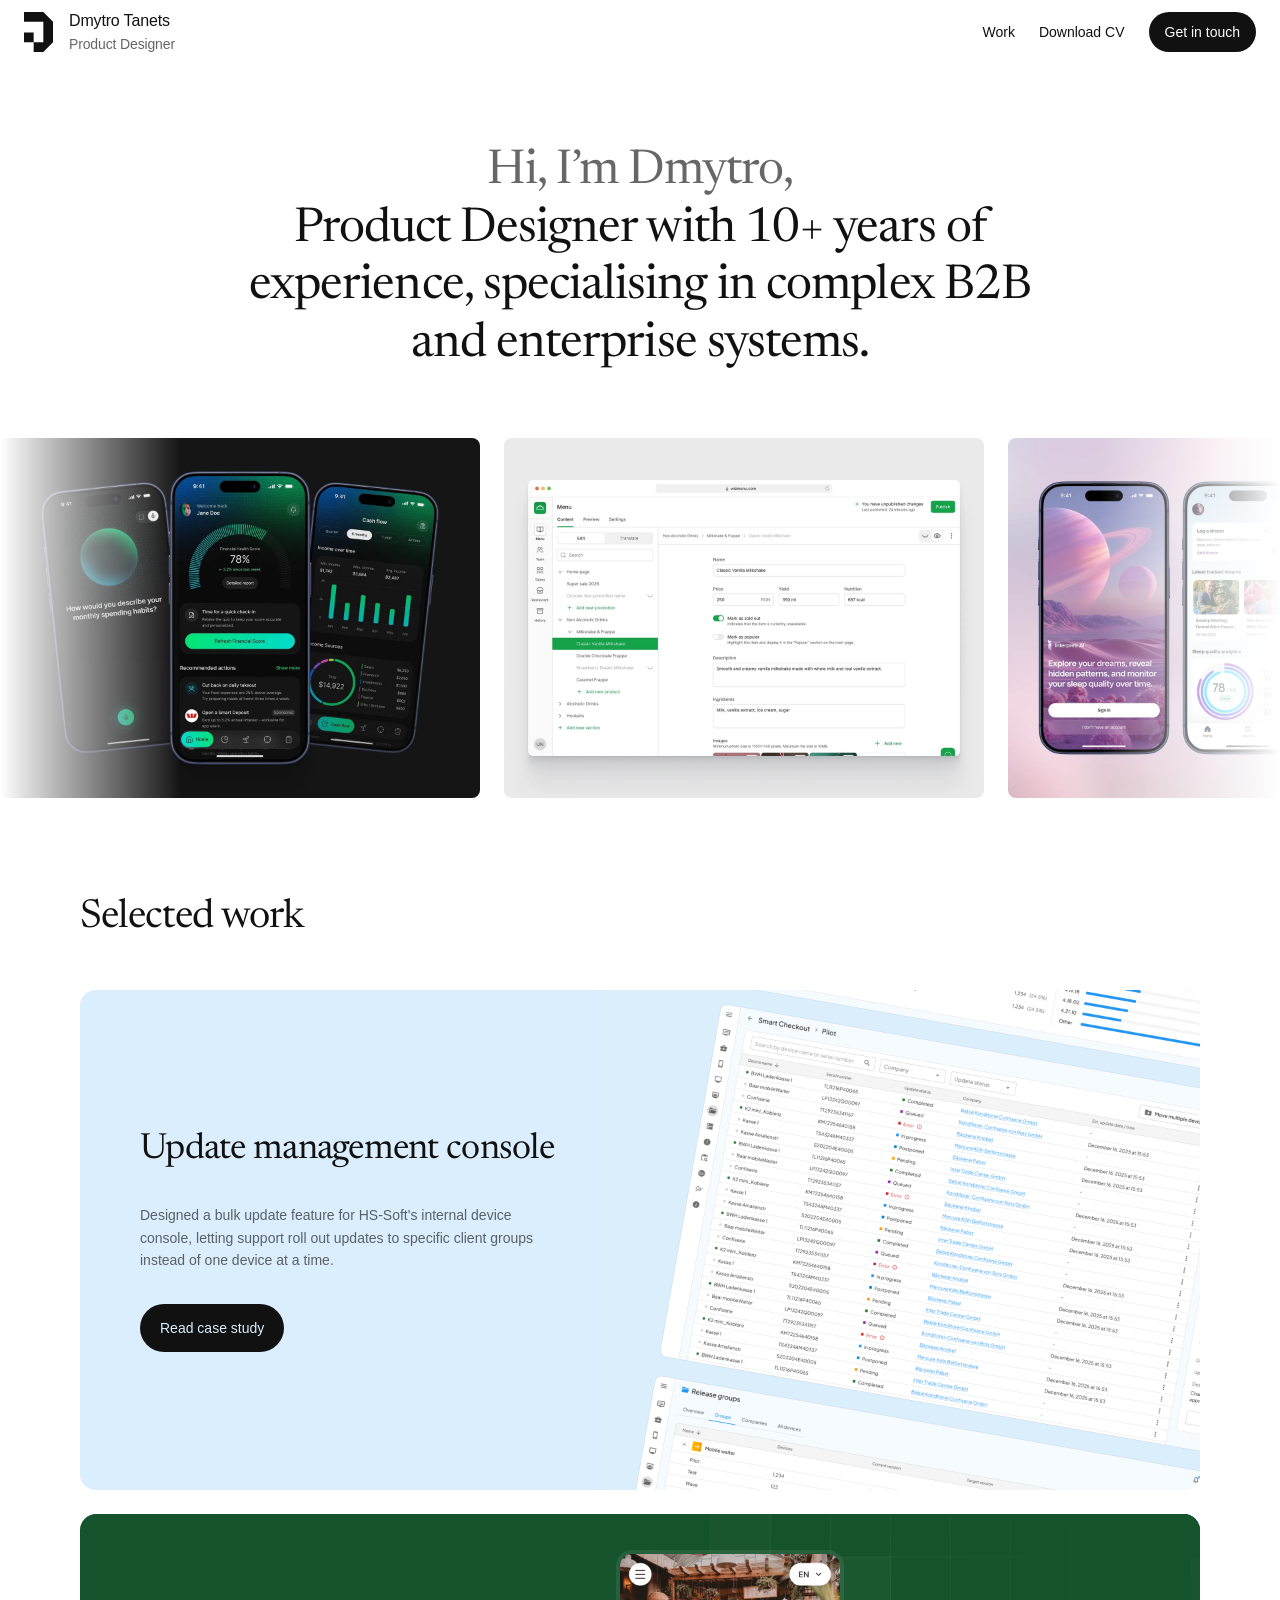
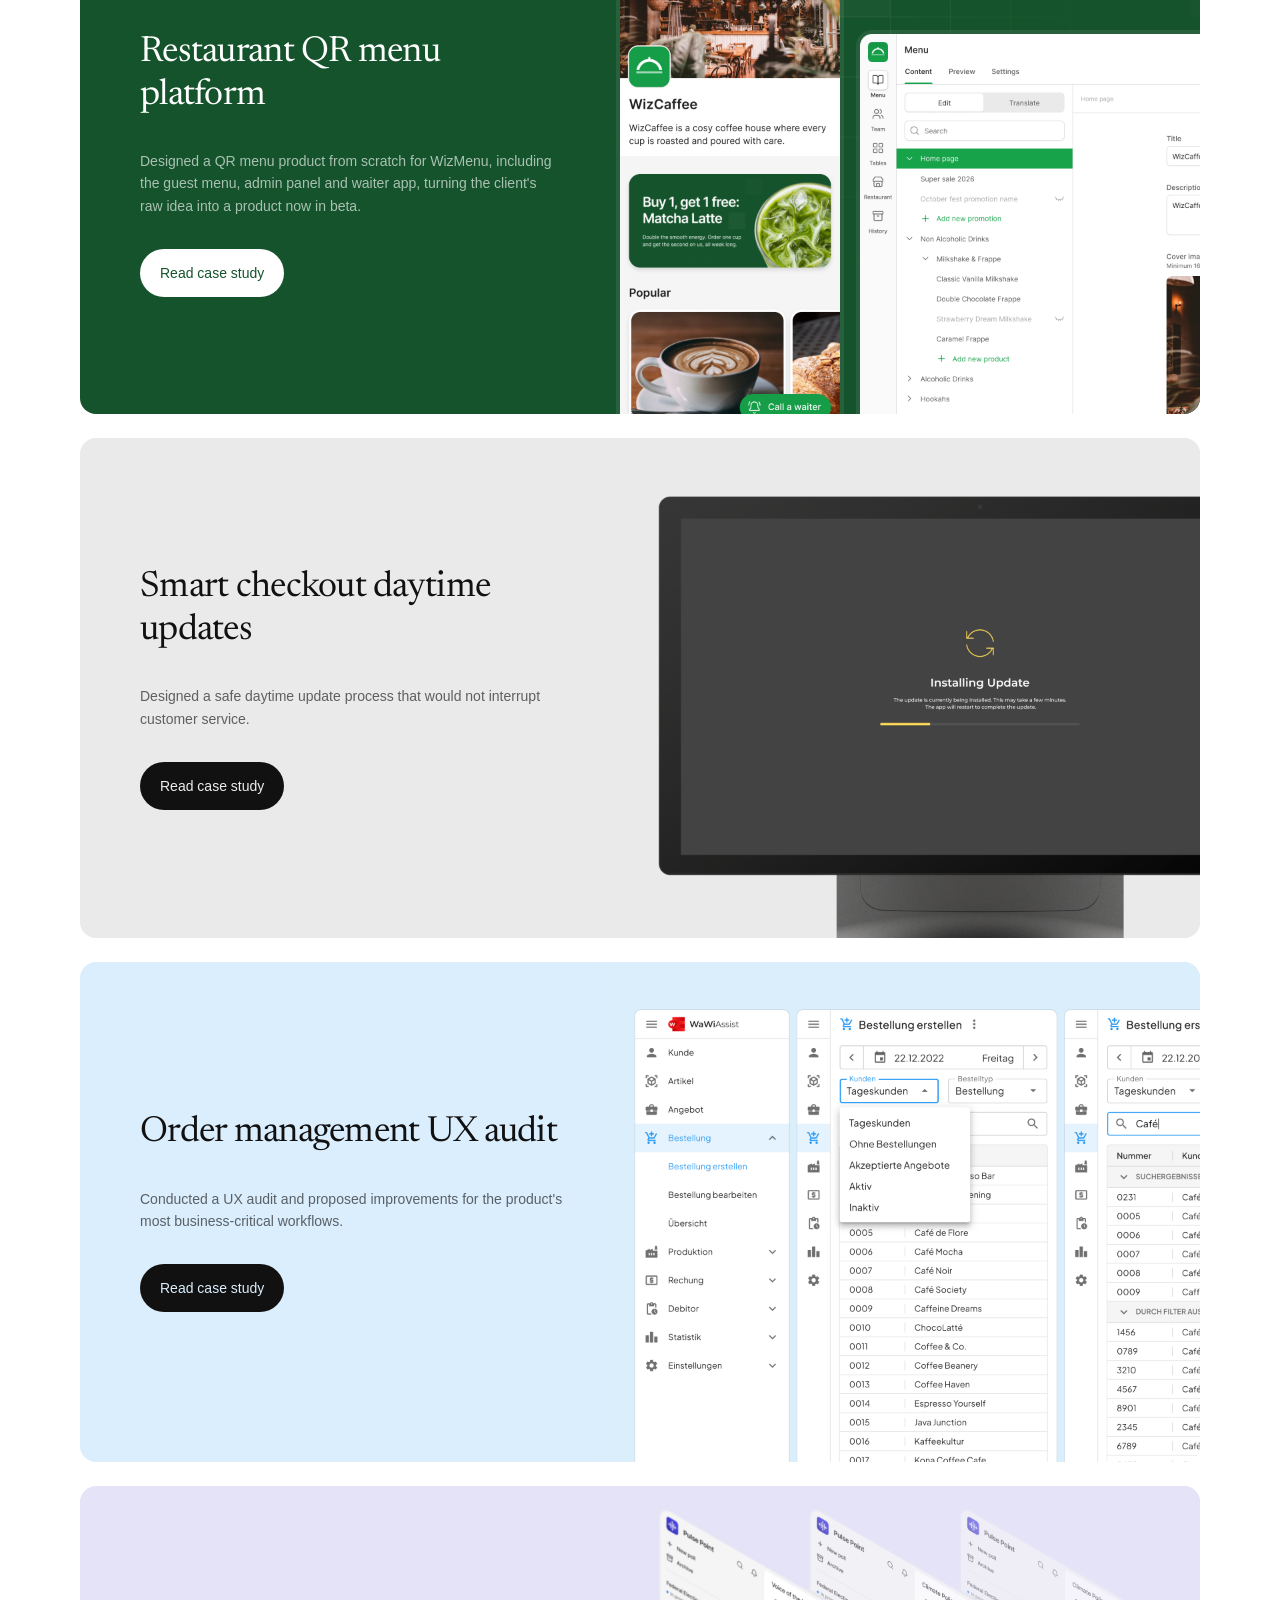
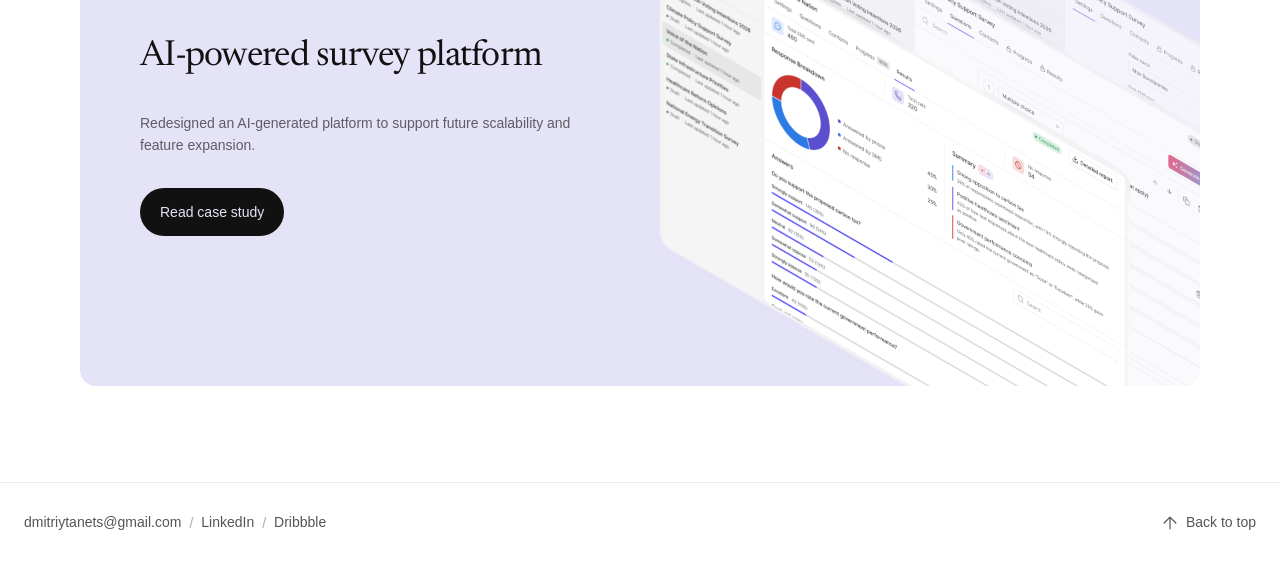
==== index.html @ 5128f5c9 "Rebuild portfolio as a static HTML/CSS site from the new Figma design - Replace the React/Babel app " ====
<!DOCTYPE html>
<html lang="en">
<head>
    <meta charset="UTF-8">
    <meta name="viewport" content="width=device-width, initial-scale=1.0">
    <title>Dmytro Tanets — Product Designer</title>
    <meta name="description" content="Product Designer with 10+ years of experience, specialising in complex B2B and enterprise systems.">
    <link rel="icon" href="favicon.ico" sizes="32x32">
    <link rel="icon" href="favicon.svg" type="image/svg+xml">
    <link rel="apple-touch-icon" href="apple-touch-icon.png">
    <link rel="manifest" href="site.webmanifest">
    <link rel="preconnect" href="https://fonts.googleapis.com">
    <link rel="preconnect" href="https://fonts.gstatic.com" crossorigin>
    <link rel="preconnect" href="https://api.fontshare.com">
    <link rel="preconnect" href="https://cdn.fontshare.com" crossorigin>
    <link href="https://fonts.googleapis.com/css2?family=Newsreader:opsz,wght@6..72,400&display=swap" rel="stylesheet">
    <link href="https://api.fontshare.com/v2/css?f[]=switzer@400,500&display=swap" rel="stylesheet">
    <link rel="stylesheet" href="style.css">

    <!-- Old links like /#case-wizmenu now live at /case-wizmenu.html -->
    <script>
        (function () {
            var id = location.hash.slice(1);
            if (["case-releasegroups", "case-wizmenu", "case-sc", "case-wawi", "case-pulsepoint"].indexOf(id) !== -1) location.replace(id + '.html');
        })();
    </script>
    <!-- PostHog -->
    <script>
        !function(t,e){var o,n,p,r;e.__SV||(window.posthog && window.posthog.__loaded)||(window.posthog=e,e._i=[],e.init=function(i,s,a){function g(t,e){var o=e.split(".");2==o.length&&(t=t[o[0]],e=o[1]),t[e]=function(){t.push([e].concat(Array.prototype.slice.call(arguments,0)))}}(p=t.createElement("script")).type="text/javascript",p.crossOrigin="anonymous",p.async=!0,p.src=s.api_host.replace(".i.posthog.com","-assets.i.posthog.com")+"/static/array.js",(r=t.getElementsByTagName("script")[0]).parentNode.insertBefore(p,r);var u=e;for(void 0!==a?u=e[a]=[]:a="posthog",u.people=u.people||[],u.toString=function(t){var e="posthog";return"posthog"!==a&&(e+="."+a),t||(e+=" (stub)"),e},u.people.toString=function(){return u.toString(1)+".people (stub)"},o="an ln init xn Cn Br kn In capture Fn nn calculateEventProperties On register register_once register_for_session unregister unregister_for_session Ln getFeatureFlag getFeatureFlagPayload getFeatureFlagResult getAllFeatureFlags isFeatureEnabled reloadFeatureFlags updateFlags updateEarlyAccessFeatureEnrollment getEarlyAccessFeatures on onFeatureFlags onSurveysLoaded onSessionId getSurveys getActiveMatchingSurveys renderSurvey displaySurvey cancelPendingSurvey canRenderSurvey canRenderSurveyAsync Dn identify setPersonProperties unsetPersonProperties group resetGroups setPersonPropertiesForFlags resetPersonPropertiesForFlags setGroupPropertiesForFlags resetGroupPropertiesForFlags reset shutdown setIdentity clearIdentity get_distinct_id getGroups get_session_id get_session_replay_url alias set_config startSessionRecording stopSessionRecording sessionRecordingStarted captureException addExceptionStep captureLog startExceptionAutocapture stopExceptionAutocapture loadToolbar get_property getSessionProperty An Rn createPersonProfile setInternalOrTestUser $n yn jn opt_in_capturing opt_out_capturing has_opted_in_capturing has_opted_out_capturing get_explicit_consent_status is_capturing clear_opt_in_out_capturing Tn debug Ur Rt getPageViewId captureTraceFeedback captureTraceMetric pn".split(" "),n=0;n<o.length;n++)g(u,o[n]);e._i.push([i,s,a])},e.__SV=1)}(document,window.posthog||[]);
        posthog.init('phc_mpwK99sF75xZ7uzKN26BwUrRjGUXBVB2RdKRMZq7BtBM', {
            api_host: 'https://eu.i.posthog.com',
            defaults: '2026-05-30',
            person_profiles: 'identified_only', // or 'always' to create profiles for anonymous users as well
        })
    </script>
</head>
<body>
    <header class="header">
        <a class="brand" href="./" aria-label="Dmytro Tanets, home">
            <img src="images/icons/logo.svg" width="29" height="40" alt="">
            <span class="brand-text">
                <span class="brand-name">Dmytro Tanets</span>
                <span class="brand-role">Product Designer</span>
            </span>
        </a>
        <nav class="links">
            <a class="nav-link nav-link-work animated-link" href="#work">Work</a>
            <a class="nav-link animated-link" href="Dmytro-Tanets-CV.pdf" download>
                <span class="label-long">Download CV</span><span class="label-short">CV</span>
            </a>
            <a class="button button-small" href="mailto:dmitriytanets@gmail.com">Get in touch</a>
        </nav>
    </header>

    <main>
        <section class="hero">
            <h1 class="hero-title">
                <span class="muted">Hi, I’m Dmytro,</span>
                Product Designer with 10+ years of experience, specialising in complex B2B and enterprise systems.
            </h1>

            <div class="carousel" aria-hidden="true">
                <div class="carousel-track">
                    <img src="images/carousel/01.jpg" width="480" height="360" alt="">
                    <img src="images/carousel/02.jpg" width="480" height="360" alt="">
                    <img src="images/carousel/03.jpg" width="480" height="360" alt="">
                    <img src="images/carousel/04.jpg" width="480" height="360" alt="">
                    <img src="images/carousel/05.jpg" width="480" height="360" alt="">
                    <img src="images/carousel/06.jpg" width="480" height="360" alt="">
                    <img src="images/carousel/07.jpg" width="480" height="360" alt="">
                    <!-- Same set again so the loop is seamless -->
                    <img src="images/carousel/01.jpg" width="480" height="360" alt="">
                    <img src="images/carousel/02.jpg" width="480" height="360" alt="">
                    <img src="images/carousel/03.jpg" width="480" height="360" alt="">
                    <img src="images/carousel/04.jpg" width="480" height="360" alt="">
                    <img src="images/carousel/05.jpg" width="480" height="360" alt="">
                    <img src="images/carousel/06.jpg" width="480" height="360" alt="">
                    <img src="images/carousel/07.jpg" width="480" height="360" alt="">
                </div>
            </div>
        </section>

        <section class="work" id="work">
            <h2 class="work-title">Selected work</h2>

            <div class="cases">
                <a class="case-card" href="case-releasegroups.html">
                    <div class="case-card-body">
                        <h3 class="case-card-title">Update management console</h3>
                        <p class="case-card-desc">Designed a bulk update feature for HS-Soft's internal device console, letting support roll out updates to specific client groups instead of one device at a time.</p>
                        <span class="button">Read case study</span>
                    </div>
                    <img class="case-card-image" src="images/cards/case-releasegroups.png" width="760" height="500" alt="">
                </a>

                <a class="case-card case-card--green" href="case-wizmenu.html">
                    <div class="case-card-body">
                        <h3 class="case-card-title">Restaurant QR menu platform</h3>
                        <p class="case-card-desc">Designed a QR menu product from scratch for WizMenu, including the guest menu, admin panel and waiter app, turning the client's raw idea into a product now in beta.</p>
                        <span class="button">Read case study</span>
                    </div>
                    <img class="case-card-image" src="images/cards/case-wizmenu.png" width="760" height="500" alt="">
                </a>

                <a class="case-card case-card--grey" href="case-sc.html">
                    <div class="case-card-body">
                        <h3 class="case-card-title">Smart checkout daytime updates</h3>
                        <p class="case-card-desc">Designed a safe daytime update process that would not interrupt customer service.</p>
                        <span class="button">Read case study</span>
                    </div>
                    <img class="case-card-image" src="images/cards/case-sc.png" width="760" height="500" alt="">
                </a>

                <a class="case-card case-card--wide-text" href="case-wawi.html">
                    <div class="case-card-body">
                        <h3 class="case-card-title">Order management UX audit</h3>
                        <p class="case-card-desc">Conducted a UX audit and proposed improvements for the product's most business-critical workflows.</p>
                        <span class="button">Read case study</span>
                    </div>
                    <img class="case-card-image" src="images/cards/case-wawi.png" width="760" height="500" alt="">
                </a>

                <a class="case-card case-card--lavender case-card--wide-text" href="case-pulsepoint.html">
                    <div class="case-card-body">
                        <h3 class="case-card-title">AI-powered survey platform</h3>
                        <p class="case-card-desc">Redesigned an AI-generated platform to support future scalability and feature expansion.</p>
                        <span class="button">Read case study</span>
                    </div>
                    <img class="case-card-image" src="images/cards/case-pulsepoint.png" width="760" height="500" alt="">
                </a>
            </div>
        </section>
    </main>

    <footer class="footer">
        <div class="footer-inner">
            <div class="footer-links">
                <a href="mailto:dmitriytanets@gmail.com" class="animated-link">dmitriytanets@gmail.com</a>
                <span class="footer-separator">/</span>
                <a href="https://www.linkedin.com/in/dmitriytanets/" target="_blank" rel="noopener noreferrer" class="animated-link">LinkedIn</a>
                <span class="footer-separator">/</span>
                <a href="https://dribbble.com/dmitriyt95" target="_blank" rel="noopener noreferrer" class="animated-link">Dribbble</a>
            </div>

            <div class="footer-back-to-top">
                <a href="#" class="back-to-top-link animated-link">
                    <svg width="20" height="20" fill="none" viewBox="0 0 24 24">
                        <path d="M12 19V5M5 12l7-7 7 7" stroke="currentColor" stroke-width="1.5" stroke-linecap="round" stroke-linejoin="round"/>
                    </svg>
                    <span>Back to top</span>
                </a>
            </div>
        </div>
    </footer>

    <script src="main.js"></script>
</body>
</html>
---- style.css ----
:root {
  --bg: #ffffff;
  --ink: #111111;
  --ink-muted: rgba(17, 17, 17, 0.64);
  --ink-soft: #666666;
  --line: rgba(17, 17, 17, 0.16);

  --serif: 'Newsreader', Georgia, 'Times New Roman', serif;
  --sans: 'Switzer', -apple-system, BlinkMacSystemFont, 'Helvetica Neue', Arial, sans-serif;

  --gutter: 80px;
  --max-w: 1280px;
  --ease: cubic-bezier(0.16, 1, 0.3, 1);
}

*, *::before, *::after { box-sizing: border-box; margin: 0; padding: 0; }
html { -webkit-text-size-adjust: 100%; }

body {
  font-family: var(--sans);
  background: var(--bg);
  color: var(--ink);
  font-size: 14px;
  line-height: 1.6;
  -webkit-font-smoothing: antialiased;
  -moz-osx-font-smoothing: grayscale;
}

a { color: inherit; text-decoration: none; }
img { display: block; max-width: 100%; }
button { font: inherit; color: inherit; background: none; border: 0; cursor: pointer; }

/* ── Header ── */
.header {
  height: 64px;
  padding: 0 24px;
  display: flex;
  align-items: center;
  justify-content: space-between;
  gap: 16px;
}
.brand { display: flex; align-items: center; gap: 16px; }
.brand-text { display: flex; flex-direction: column; gap: 8px; line-height: 1; white-space: nowrap; }
.brand-name { font-size: 16px; font-weight: 500; letter-spacing: -0.01em; color: var(--ink); }
.brand-role { font-size: 14px; letter-spacing: -0.01em; color: var(--ink-soft); }

.links { display: flex; align-items: center; gap: 24px; }
.nav-link {
  font-size: 14px;
  line-height: 1;
  padding-top: 2px; /* matches .animated-link's 2px bottom padding, so the text sits centred */
  color: var(--ink);
  white-space: nowrap;
}
.label-short { display: none; }

/* ── Hero ── */
.hero {
  padding: 80px 0 96px;
  display: flex;
  flex-direction: column;
  align-items: center;
  gap: 64px;
}
.hero-title {
  width: 860px;
  max-width: calc(100% - 48px);
  font-family: var(--serif);
  font-weight: 400;
  font-size: 48px;
  line-height: 1.2;
  letter-spacing: -0.02em;
  text-align: center;
  color: var(--ink);
}
.hero-title .muted { display: block; color: var(--ink-muted); }

/* ── Carousel (endless, no controls) ── */
.carousel {
  --item-w: 480px;
  --item-h: 360px;
  --gap: 24px;
  --fade: 180px;
  position: relative;
  width: 100%;
  overflow: hidden;
}
.carousel::before,
.carousel::after {
  content: '';
  position: absolute;
  top: 0;
  bottom: 0;
  width: var(--fade);
  z-index: 1;
  pointer-events: none;
}
.carousel::before { left: 0; background: linear-gradient(to right, #fff, rgba(255, 255, 255, 0)); }
.carousel::after { right: 0; background: linear-gradient(to left, #fff, rgba(255, 255, 255, 0)); }

.carousel-track {
  display: flex;
  width: max-content;
  animation: carousel-scroll 70s linear infinite;
}
.carousel-track img {
  width: var(--item-w);
  height: var(--item-h);
  margin-right: var(--gap);
  border-radius: 8px;
  object-fit: cover;
  flex-shrink: 0;
  user-select: none;
  -webkit-user-drag: none;
}
/* The track holds the image set twice, so moving by half its width loops seamlessly. */
@keyframes carousel-scroll {
  from { transform: translateX(0); }
  to { transform: translateX(-50%); }
}
@media (prefers-reduced-motion: reduce) {
  .carousel-track { animation-play-state: paused; }
}

/* ── Selected work ── */
.work {
  max-width: calc(var(--max-w) + var(--gutter) * 2);
  margin: 0 auto;
  padding: 0 var(--gutter) 96px;
  scroll-margin-top: 24px;
}
.work-title {
  font-family: var(--serif);
  font-weight: 400;
  font-size: 40px;
  line-height: 1.2;
  letter-spacing: -0.02em;
  margin-bottom: 48px;
}
.cases { display: flex; flex-direction: column; gap: 24px; }

.case-card {
  --card-bg: #dbeefd;
  --card-ink: var(--ink);
  --card-ink-muted: var(--ink-muted);
  --btn-bg: var(--ink);
  --btn-ink: #dbeefd;
  position: relative;
  display: flex;
  align-items: center;
  height: 500px;
  border-radius: 16px;
  overflow: hidden;
  background: var(--card-bg);
  color: var(--card-ink);
}
.case-card--green {
  --card-bg: #14532b;
  --card-ink: #ffffff;
  --card-ink-muted: rgba(255, 255, 255, 0.64);
  --btn-bg: #ffffff;
  --btn-ink: #14532b;
}
.case-card--wide-text { --body-w: 440px; } /* "Order management UX audit" card is 440px wide in Figma */
.case-card--lavender {
  --card-bg: #e5e3f7;
  --btn-ink: #e5e3f7;
}
.case-card--grey {
  --card-bg: #eaeaea;
  --btn-ink: #ededed;
}
.case-card-body {
  position: relative;
  z-index: 1;
  width: var(--body-w, 420px);
  margin-left: 60px;
  display: flex;
  flex-direction: column;
  align-items: flex-start;
  gap: 32px;
}
.case-card-title {
  font-family: var(--serif);
  font-weight: 400;
  font-size: 36px;
  line-height: 1.2;
  letter-spacing: -0.02em;
}
.case-card-desc { font-size: 14px; line-height: 1.6; color: var(--card-ink-muted); }
.button {
  height: 48px;
  padding: 0 20px;
  display: inline-flex;
  align-items: center;
  border-radius: 1000px;
  background: var(--btn-bg, var(--ink));
  color: var(--btn-ink, #ffffff);
  font-size: 14px;
  font-weight: 500;
  line-height: 1;
  white-space: nowrap;
  transition: opacity 0.2s;
}
.case-card:hover .button,
a.button:hover { opacity: 0.88; }
/* Header CTA: same primary style as the case cards, one size smaller */
.button-small { height: 40px; padding: 0 16px; }
.case-card-image {
  position: absolute;
  top: 0;
  right: 0;
  bottom: 0;
  left: 520px;
  width: calc(100% - 520px);
  height: 100%;
  object-fit: cover;
  object-position: left center;
}

/* ── Footer (kept from the previous site, fonts updated) ── */
.footer {
  --ink-2: #555555;
  --ink-3: #aaaaaa;
  border-top: 1px solid #ebebeb;
  padding: 28px 0;
  font-family: var(--sans);
}
.footer-inner {
  padding: 0 24px; /* same side spacing as the header */
  display: flex;
  align-items: center;
  justify-content: space-between;
}
.footer-links { display: flex; align-items: center; }
.footer-links a { font-size: 14px; color: var(--ink-2); transition: color 0.15s; }
.footer-links a:hover { color: var(--ink); }
.footer-separator { color: var(--ink-3); margin: 0 8px; font-size: 14px; }
.back-to-top-link {
  display: inline-flex;
  align-items: center;
  gap: 6px;
  font-size: 14px;
  color: var(--ink-2);
  transition: color 0.15s;
}
.back-to-top-link:hover { color: var(--ink); }
.animated-link { position: relative; display: inline-block; padding-bottom: 2px; }
/* Keep "Back to top" a real flex row (the generic .animated-link rule above would make it inline-block,
   which sat the arrow on the text baseline, ~5px too high). Its wrapper is flex too, so the text
   lines up exactly with the links on the left. */
.back-to-top-link.animated-link { display: inline-flex; }
.footer-back-to-top { display: flex; }
.animated-link::after {
  content: '';
  position: absolute;
  width: 0;
  height: 1px;
  bottom: 0;
  left: 0;
  background-color: currentColor;
  transition: width 0.3s var(--ease);
}
/* Only on devices with a real mouse; on touch screens :hover "sticks" after a tap */
@media (hover: hover) {
  .animated-link:hover::after { width: 100%; }
}
/* Right after a click the underline stays hidden until the mouse actually moves (see main.js),
   so it doesn't reappear just because the page scrolled back under a still cursor. */
.animated-link.hover-off::after { width: 0; }

/* ════════════════════════
   CASE PAGE
════════════════════════ */
.close-btn {
  position: fixed;
  top: 24px;
  left: 24px;
  z-index: 50;
  width: 48px;
  height: 48px;
  display: flex;
  align-items: center;
  justify-content: center;
  border: 1px solid var(--line);
  border-radius: 1000px;
  background: var(--bg);
  transition: border-color 0.2s;
}
.close-btn:hover { border-color: rgba(17, 17, 17, 0.4); }

/* Mobile-only case page chrome: site header + "Back" link replace the × button */
.case-header { display: none; }
.back-link {
  display: none;
  align-self: flex-start;
  align-items: center;
  gap: 6px;
  font-size: 14px;
  line-height: 1;
  color: var(--ink);
}
.back-link svg { transition: transform 0.3s var(--ease); }
.back-link:hover svg { transform: translateX(-3px); }
.close-btn img { transition: transform 0.5s var(--ease); }
.close-btn:hover img,
.close-btn:focus-visible img { transform: rotate(90deg); }
@media (prefers-reduced-motion: reduce) {
  .close-btn img { transition: none; }
}

.case {
  max-width: calc(var(--max-w) + var(--gutter) * 2);
  margin: 0 auto;
  --case-top: 120px;
  padding: 0 var(--gutter);
  display: grid;
  grid-template-columns: minmax(0, 560fr) minmax(0, 640fr);
  column-gap: 80px;
  align-items: start;
}

/* Works like a fixed panel: exactly one screen tall and stuck at the very top from the first
   pixel of the page, so scrolling never moves the text. Only the images on the right scroll.
   If the text is ever taller than the screen, the panel scrolls on its own (under the cursor). */
.case-info {
  position: sticky;
  top: 0;
  height: 100vh;
  height: 100dvh;
  overflow-y: auto;
  scrollbar-width: none;
  padding: var(--case-top) 0 24px;
  display: flex;
  flex-direction: column;
  gap: 40px;
}
.case-info::-webkit-scrollbar { display: none; }
.case-info > * { flex-shrink: 0; }
/* Soft fade at the bottom while there is more text below (set by main.js) */
.case-info.has-more {
  -webkit-mask-image: linear-gradient(to bottom, #000 calc(100% - 64px), transparent);
  mask-image: linear-gradient(to bottom, #000 calc(100% - 64px), transparent);
}
.case-title {
  font-family: var(--serif);
  font-weight: 400;
  font-size: 48px;
  line-height: 1.2;
  letter-spacing: -0.02em;
}

.key-info {
  display: flex;
  gap: 16px;
  padding: 16px 0;
  border-top: 1px solid var(--line);
  border-bottom: 1px solid var(--line);
}
.key-item { flex: 1 1 0; min-width: 0; display: flex; flex-direction: column; gap: 4px; line-height: 1.6; }
.key-divider { width: 1px; align-self: stretch; background: var(--line); }
.key-label { font-size: 12px; letter-spacing: 0.02em; text-transform: uppercase; color: var(--ink-muted); }
.key-value { font-size: 14px; color: var(--ink); }

.case-sections { display: flex; flex-direction: column; gap: 24px; }
.case-section { display: flex; flex-direction: column; gap: 12px; line-height: 1.6; }
.case-section h2 { font-size: 16px; font-weight: 500; color: var(--ink); }
.case-section p { font-size: 14px; color: var(--ink-muted); }

/* Top and bottom space live inside the image column, so the grid spans the whole page
   and the text panel is never pushed at the start or end of the scroll. */
.case-images { display: flex; flex-direction: column; gap: 16px; padding: var(--case-top) 0 120px; }
/* Before / After: two squares side by side, kept as a pair on every screen size */
.case-image-pair { display: grid; grid-template-columns: minmax(0, 1fr) minmax(0, 1fr); column-gap: 8px; }
.case-image.case-image--square { aspect-ratio: 1 / 1; } /* must beat the 4:3 on .case-image below */
.case-image {
  display: block;
  width: 100%;
  aspect-ratio: 4 / 3;
  border-radius: 8px;
  overflow: hidden;
  cursor: zoom-in;
}
.case-image img { width: 100%; height: 100%; object-fit: cover; }
.case-image:focus-visible { outline: 2px solid var(--ink); outline-offset: 3px; }

/* Lightbox */
.lightbox {
  position: fixed;
  inset: 0;
  z-index: 1000;
  display: flex;
  align-items: center;
  justify-content: center;
  padding: 40px;
  background: rgba(255, 255, 255, 0.96);
  backdrop-filter: blur(8px);
  -webkit-backdrop-filter: blur(8px);
  opacity: 0;
  visibility: hidden;
  transition: opacity 0.3s var(--ease), visibility 0s linear 0.3s;
  cursor: zoom-out;
}
.lightbox.active { opacity: 1; visibility: visible; transition: opacity 0.3s var(--ease); }
.lightbox-img {
  max-width: 100%;
  max-height: 100%;
  border-radius: 8px;
  object-fit: contain;
  box-shadow: 0 24px 64px rgba(0, 0, 0, 0.08);
  transform: scale(0.97);
  transition: transform 0.3s var(--ease);
}
.lightbox.active .lightbox-img { transform: none; }
.lightbox:focus { outline: none; }

/* ── Responsive ── */
@media (max-width: 1100px) {
  :root { --gutter: 40px; }
  .case-card-body { width: 360px; margin-left: 48px; }
  .case-card-image { left: 440px; width: calc(100% - 440px); }

  /* Narrower desktop windows: give the text more width so it still fits on one screen */
  .case { grid-template-columns: minmax(0, 1fr) minmax(0, 1fr); column-gap: 48px; }
  .case-info { gap: 32px; }
  .case-title { font-size: 40px; }
}

@media (max-width: 1100px) and (min-width: 901px) and (max-height: 820px) {
  .case { --case-top: 96px; }
}

@media (max-width: 900px) {
  :root { --gutter: 24px; }

  .hero { padding: 56px 0 72px; gap: 48px; }
  .hero-title { font-size: 36px; }
  .carousel { --item-w: 360px; --item-h: 270px; --gap: 16px; --fade: 64px; }

  .work-title { font-size: 32px; margin-bottom: 32px; }
  .case-card { flex-direction: column; align-items: stretch; height: auto; }
  .case-card-body { width: auto; margin: 0; padding: 40px 32px 32px; gap: 16px; }
  .case-card-title { font-size: 30px; }
  .case-card-image {
    position: static; width: 100%; height: auto; aspect-ratio: 760 / 500;
    /* soft top edge instead of a hard cut where the image meets the text */
    -webkit-mask-image: linear-gradient(to bottom, transparent 0%, #000 40%);
    mask-image: linear-gradient(to bottom, transparent 0%, #000 40%);
  }

  .case { grid-template-columns: minmax(0, 1fr); row-gap: 48px; padding: 24px var(--gutter) 64px; }
  .case-header { display: flex; }
  a.close-btn { display: none; }
  .back-link { display: inline-flex; }
  .case-images { padding: 0; }
  .case-info { position: static; height: auto; overflow: visible; padding: 0; }
  .case-info.has-more { -webkit-mask-image: none; mask-image: none; }
  .case-title { font-size: 36px; }

}

@media (max-width: 600px) {
  :root { --gutter: 16px; }

  .header { padding: 0 16px; }
  .brand-text { display: none; } /* logo only, so all three header links fit */
  .links { gap: 16px; }

  .hero { padding: 40px 0 56px; gap: 40px; }
  .hero-title { font-size: 30px; max-width: calc(100% - 32px); }
  .carousel { --item-w: 260px; --item-h: 195px; --gap: 12px; --fade: 32px; }

  .work-title { font-size: 28px; }
  .case-card-body { padding: 32px 24px 28px; }
  .case-card-title { font-size: 26px; }

  .case { padding-top: 16px; }
  .case-title { font-size: 32px; }
  .key-info { gap: 12px; }

  .footer-inner { flex-direction: column; align-items: flex-start; gap: 16px; padding: 0 16px; }
  .footer-links { flex-wrap: wrap; row-gap: 8px; }
}

@media (max-width: 359px) {
  /* very narrow phones: shorter CV label and tighter spacing */
  .links { gap: 12px; }
  .label-long { display: none; }
  .label-short { display: inline; }
}
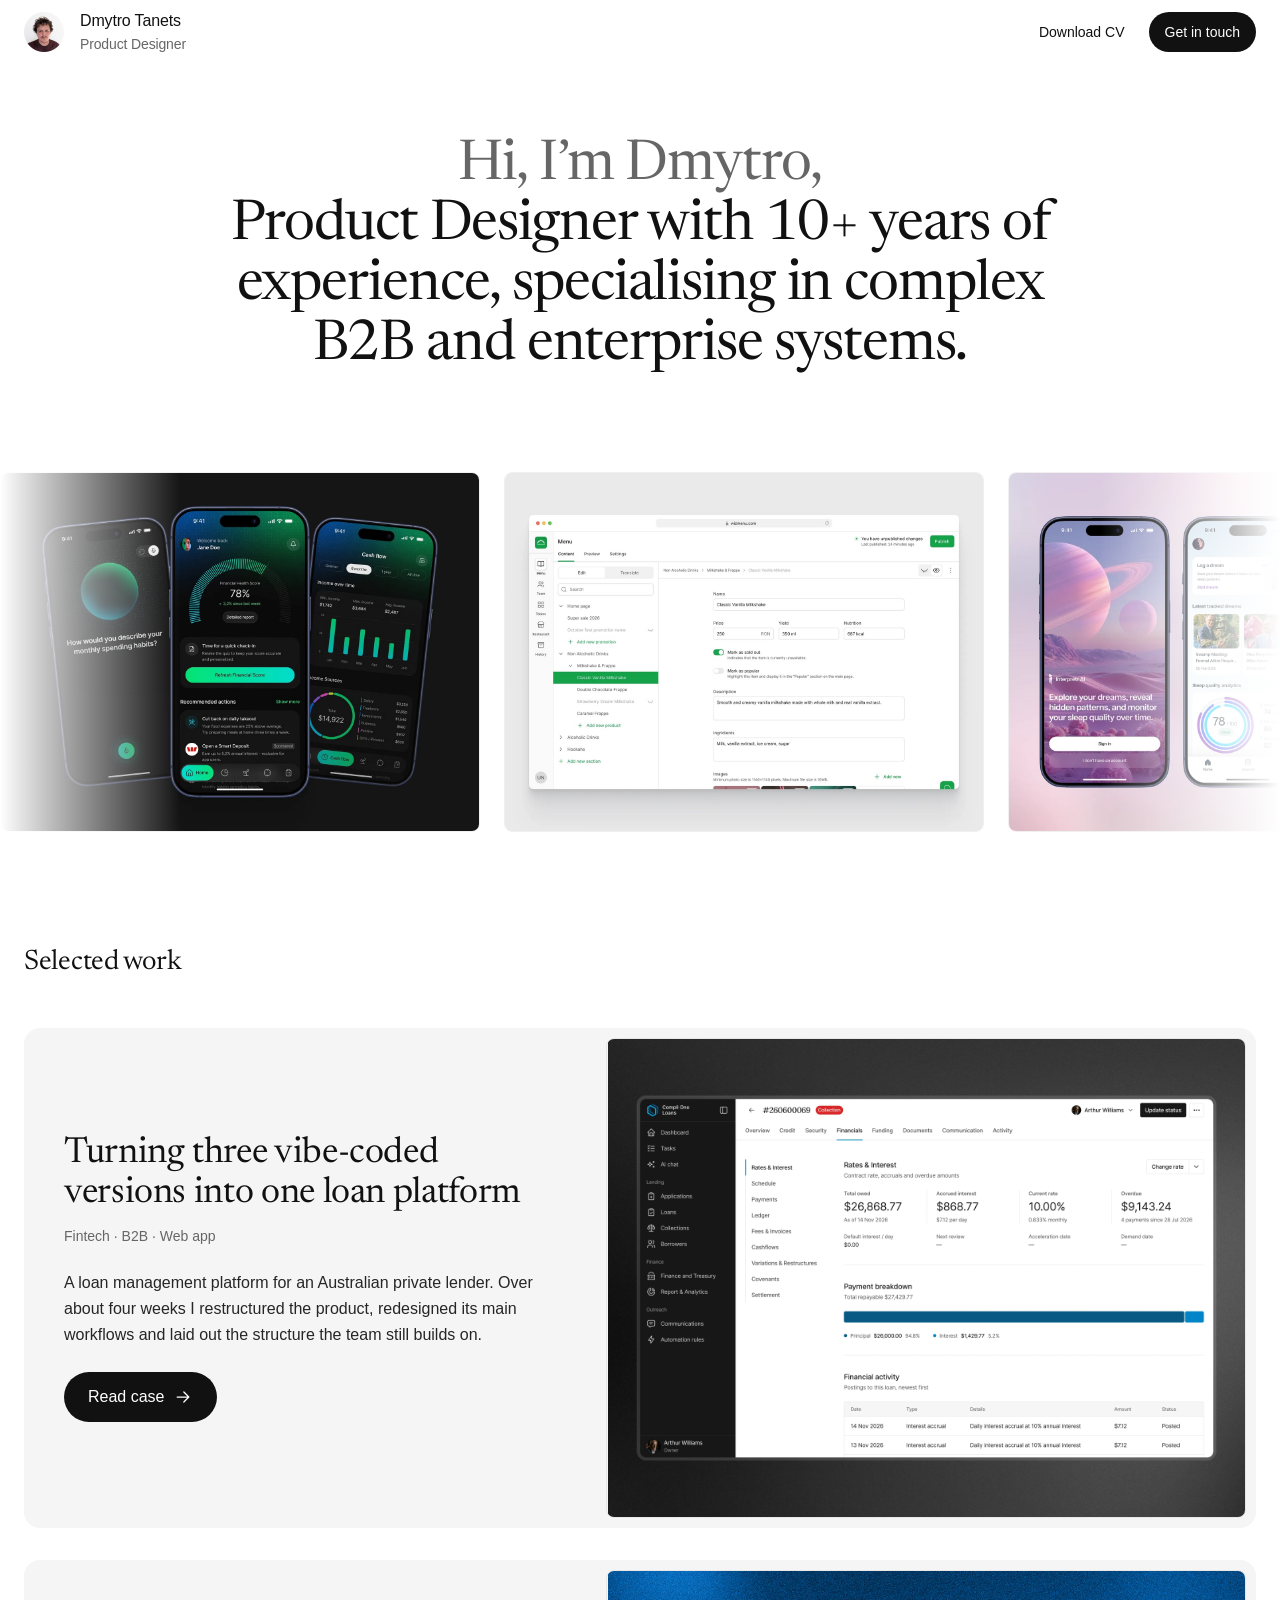
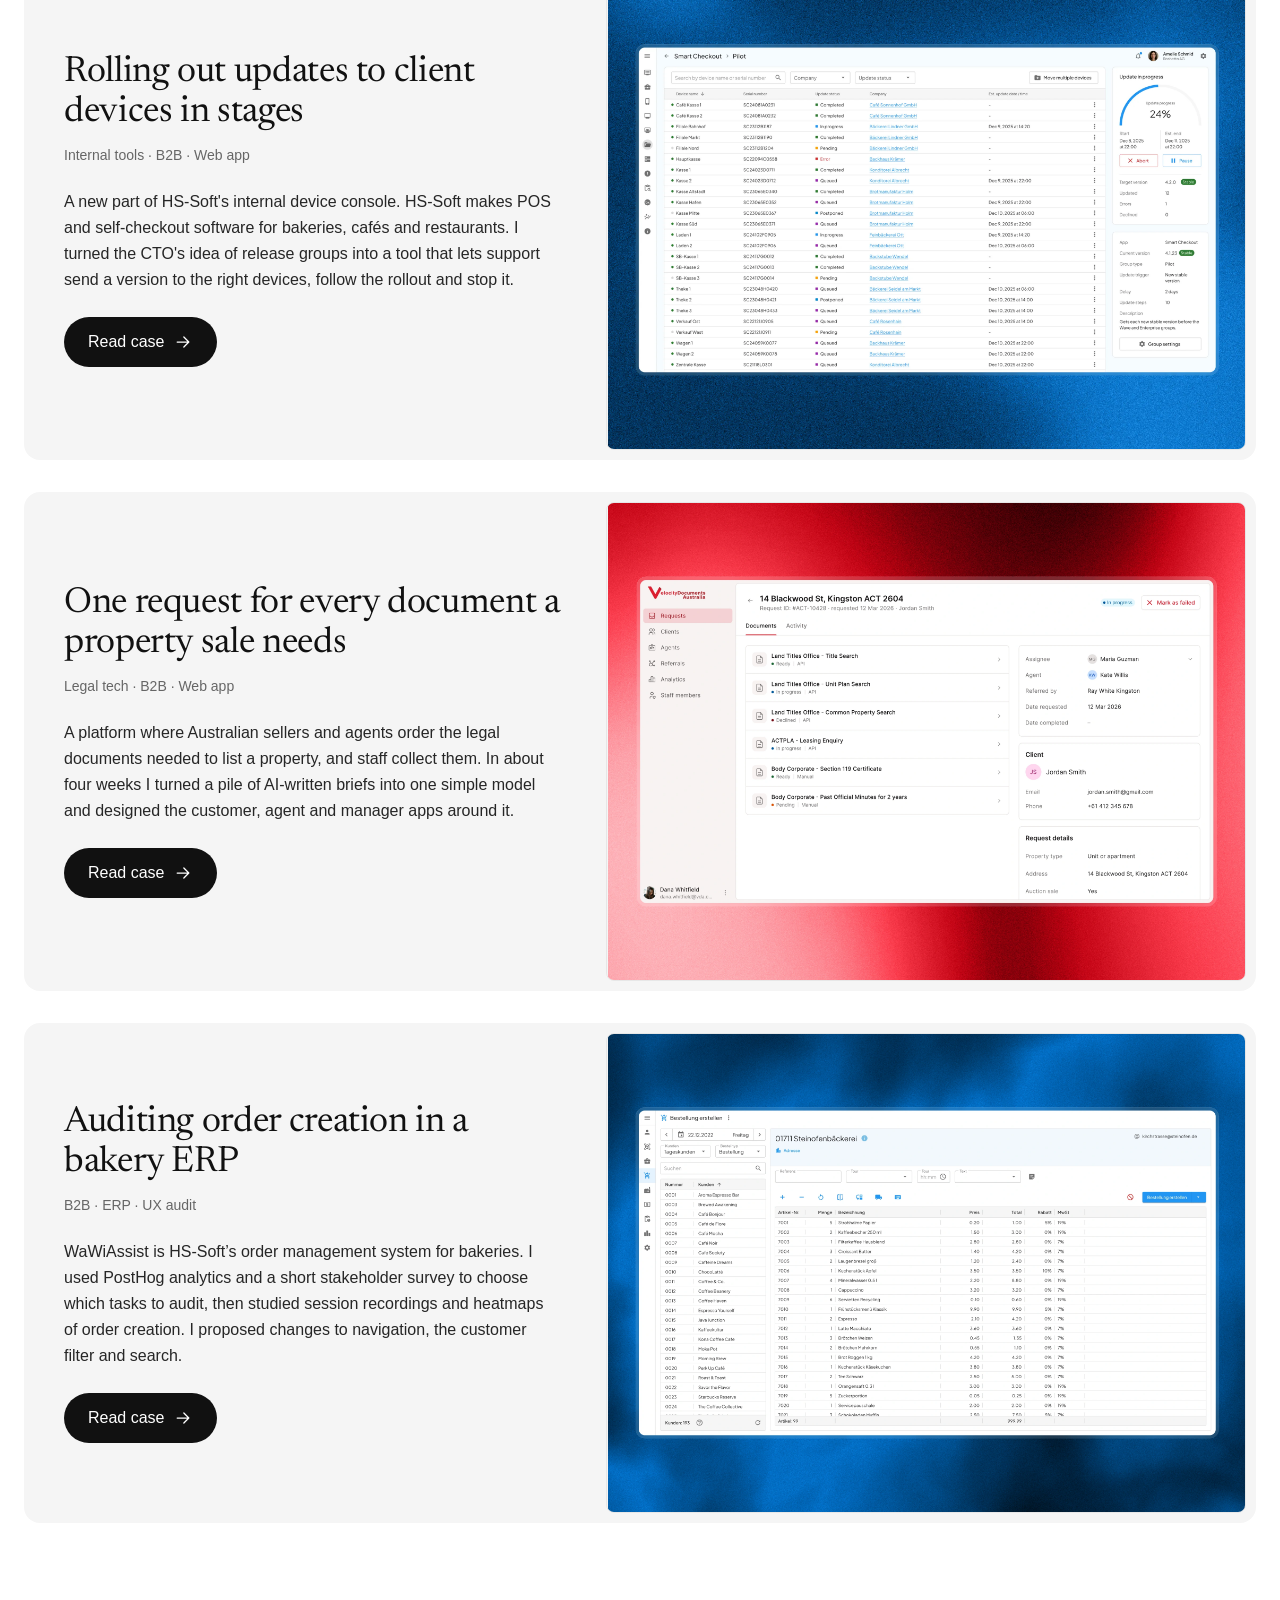
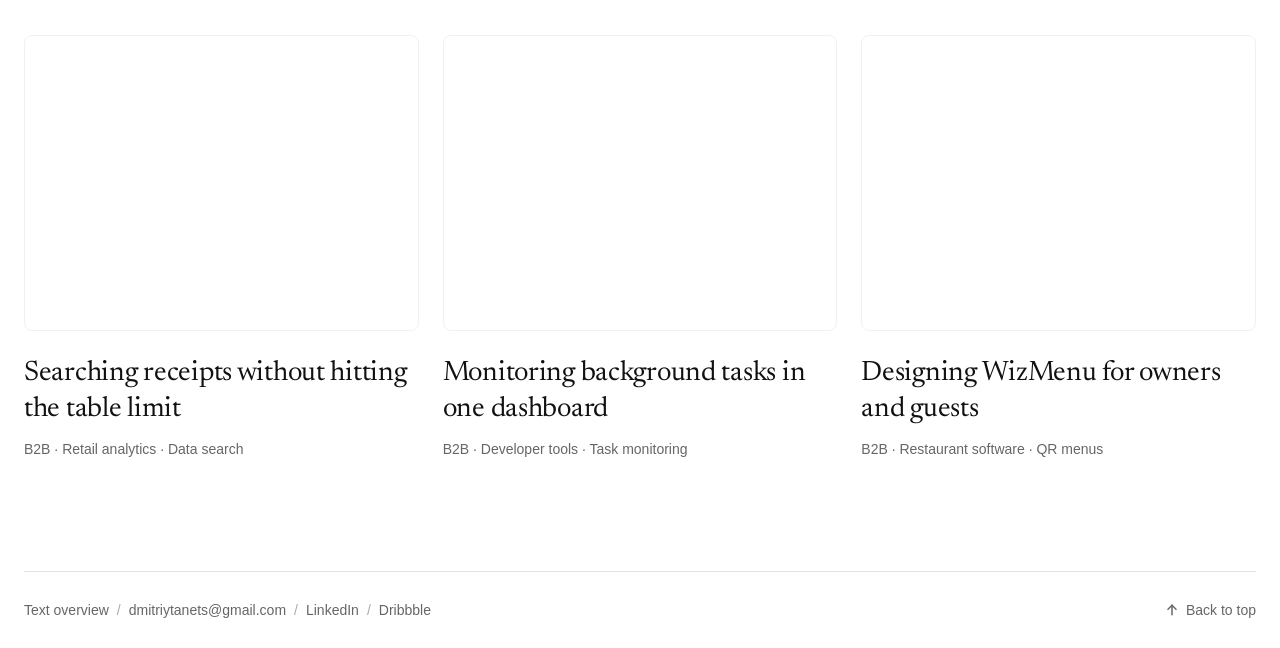
==== commit fd1cca6f: "Publish refreshed portfolio with seven cases and updated CV" ====
--- a/index.html
+++ b/index.html
@@ -3,19 +3,23 @@
 <head>
     <meta charset="UTF-8">
     <meta name="viewport" content="width=device-width, initial-scale=1.0">
-    <title>Dmytro Tanets — Product Designer</title>
+    <meta name="robots" content="noindex, nofollow">
+    <title>Dmytro Tanets · Product Designer</title>
     <meta name="description" content="Product Designer with 10+ years of experience, specialising in complex B2B and enterprise systems.">
-    <link rel="icon" href="favicon.ico" sizes="32x32">
-    <link rel="icon" href="favicon.svg" type="image/svg+xml">
-    <link rel="apple-touch-icon" href="apple-touch-icon.png">
-    <link rel="manifest" href="site.webmanifest">
+    <link rel="icon" href="favicon.ico?v=portrait-20261118" sizes="32x32">
+    <link rel="icon" href="favicon.svg?v=portrait-20261118" type="image/svg+xml">
+    <link rel="apple-touch-icon" href="apple-touch-icon.png?v=portrait-20261118">
+    <link rel="manifest" href="site.webmanifest?v=portrait-20261118">
     <link rel="preconnect" href="https://fonts.googleapis.com">
     <link rel="preconnect" href="https://fonts.gstatic.com" crossorigin>
     <link rel="preconnect" href="https://api.fontshare.com">
     <link rel="preconnect" href="https://cdn.fontshare.com" crossorigin>
-    <link href="https://fonts.googleapis.com/css2?family=Newsreader:opsz,wght@6..72,400&display=swap" rel="stylesheet">
-    <link href="https://api.fontshare.com/v2/css?f[]=switzer@400,500&display=swap" rel="stylesheet">
-    <link rel="stylesheet" href="style.css">
+    <link href="https://fonts.googleapis.com/css2?family=Newsreader:opsz,wght@6..72,400&display=swap" rel="stylesheet" media="print" onload="this.media='all'">
+    <link href="https://api.fontshare.com/v2/css?f[]=switzer@400,500&display=swap" rel="stylesheet" media="print" onload="this.media='all'">
+    <link rel="stylesheet" href="assets/css/home.css">
+    <link rel="stylesheet" href="assets/css/work-cards.css">
+    <script src="data/cases.js" defer></script>
+    <script src="assets/js/case-registry.js" defer></script>
 
     <!-- Old links like /#case-wizmenu now live at /case-wizmenu.html -->
     <script>
@@ -24,31 +28,63 @@
             if (["case-releasegroups", "case-wizmenu", "case-sc", "case-wawi", "case-pulsepoint"].indexOf(id) !== -1) location.replace(id + '.html');
         })();
     </script>
-    <!-- PostHog -->
-    <script>
-        !function(t,e){var o,n,p,r;e.__SV||(window.posthog && window.posthog.__loaded)||(window.posthog=e,e._i=[],e.init=function(i,s,a){function g(t,e){var o=e.split(".");2==o.length&&(t=t[o[0]],e=o[1]),t[e]=function(){t.push([e].concat(Array.prototype.slice.call(arguments,0)))}}(p=t.createElement("script")).type="text/javascript",p.crossOrigin="anonymous",p.async=!0,p.src=s.api_host.replace(".i.posthog.com","-assets.i.posthog.com")+"/static/array.js",(r=t.getElementsByTagName("script")[0]).parentNode.insertBefore(p,r);var u=e;for(void 0!==a?u=e[a]=[]:a="posthog",u.people=u.people||[],u.toString=function(t){var e="posthog";return"posthog"!==a&&(e+="."+a),t||(e+=" (stub)"),e},u.people.toString=function(){return u.toString(1)+".people (stub)"},o="an ln init xn Cn Br kn In capture Fn nn calculateEventProperties On register register_once register_for_session unregister unregister_for_session Ln getFeatureFlag getFeatureFlagPayload getFeatureFlagResult getAllFeatureFlags isFeatureEnabled reloadFeatureFlags updateFlags updateEarlyAccessFeatureEnrollment getEarlyAccessFeatures on onFeatureFlags onSurveysLoaded onSessionId getSurveys getActiveMatchingSurveys renderSurvey displaySurvey cancelPendingSurvey canRenderSurvey canRenderSurveyAsync Dn identify setPersonProperties unsetPersonProperties group resetGroups setPersonPropertiesForFlags resetPersonPropertiesForFlags setGroupPropertiesForFlags resetGroupPropertiesForFlags reset shutdown setIdentity clearIdentity get_distinct_id getGroups get_session_id get_session_replay_url alias set_config startSessionRecording stopSessionRecording sessionRecordingStarted captureException addExceptionStep captureLog startExceptionAutocapture stopExceptionAutocapture loadToolbar get_property getSessionProperty An Rn createPersonProfile setInternalOrTestUser $n yn jn opt_in_capturing opt_out_capturing has_opted_in_capturing has_opted_out_capturing get_explicit_consent_status is_capturing clear_opt_in_out_capturing Tn debug Ur Rt getPageViewId captureTraceFeedback captureTraceMetric pn".split(" "),n=0;n<o.length;n++)g(u,o[n]);e._i.push([i,s,a])},e.__SV=1)}(document,window.posthog||[]);
-        posthog.init('phc_mpwK99sF75xZ7uzKN26BwUrRjGUXBVB2RdKRMZq7BtBM', {
-            api_host: 'https://eu.i.posthog.com',
-            defaults: '2026-05-30',
-            person_profiles: 'identified_only', // or 'always' to create profiles for anonymous users as well
-        })
-    </script>
+
+    <script src="assets/js/analytics.js" defer></script>
+    <link rel="alternate" type="text/plain" href="llms.txt" title="Portfolio text overview">
 </head>
 <body>
-    <header class="header">
+    <svg class="icon-sprite" aria-hidden="true" focusable="false">
+        <symbol id="icon-arrow-left" viewBox="0 0 24 24">
+            <g fill="none" stroke="currentColor" stroke-width="1.5" stroke-linecap="round" stroke-linejoin="round">
+                <path d="M5 12h14" vector-effect="non-scaling-stroke"/>
+                <path d="M5 12l6 6" vector-effect="non-scaling-stroke"/>
+                <path d="M5 12l6 -6" vector-effect="non-scaling-stroke"/>
+            </g>
+        </symbol>
+        <symbol id="icon-arrow-right" viewBox="0 0 24 24">
+            <g fill="none" stroke="currentColor" stroke-width="1.5" stroke-linecap="round" stroke-linejoin="round">
+                <path d="M5 12h14" vector-effect="non-scaling-stroke"/>
+                <path d="M19 12l-6 6" vector-effect="non-scaling-stroke"/>
+                <path d="M19 12l-6 -6" vector-effect="non-scaling-stroke"/>
+            </g>
+        </symbol>
+        <symbol id="icon-x" viewBox="0 0 24 24">
+            <g fill="none" stroke="currentColor" stroke-width="1.5" stroke-linecap="round" stroke-linejoin="round">
+                <path d="M18 6L6 18" vector-effect="non-scaling-stroke"/>
+                <path d="M6 6l12 12" vector-effect="non-scaling-stroke"/>
+            </g>
+        </symbol>
+        <symbol id="icon-arrow-up" viewBox="0 0 24 24">
+            <g fill="none" stroke="currentColor" stroke-width="1.5" stroke-linecap="round" stroke-linejoin="round">
+                <path d="M12 5v14" vector-effect="non-scaling-stroke"/>
+                <path d="M18 11l-6 -6" vector-effect="non-scaling-stroke"/>
+                <path d="M6 11l6 -6" vector-effect="non-scaling-stroke"/>
+            </g>
+        </symbol>
+        <symbol id="icon-chevron-left" viewBox="0 0 24 24">
+            <g fill="none" stroke="currentColor" stroke-width="1.5" stroke-linecap="round" stroke-linejoin="round">
+                <path d="M15 6l-6 6l6 6" vector-effect="non-scaling-stroke"/>
+            </g>
+        </symbol>
+        <symbol id="icon-chevron-right" viewBox="0 0 24 24">
+            <g fill="none" stroke="currentColor" stroke-width="1.5" stroke-linecap="round" stroke-linejoin="round">
+                <path d="M9 6l6 6l-6 6" vector-effect="non-scaling-stroke"/>
+            </g>
+        </symbol>
+    </svg>
+    <header class="site-header">
         <a class="brand" href="./" aria-label="Dmytro Tanets, home">
-            <img src="images/icons/logo.svg" width="29" height="40" alt="">
+            <img src="images/avatar.png" width="40" height="40" alt="">
             <span class="brand-text">
                 <span class="brand-name">Dmytro Tanets</span>
                 <span class="brand-role">Product Designer</span>
             </span>
         </a>
         <nav class="links">
-            <a class="nav-link nav-link-work animated-link" href="#work">Work</a>
-            <a class="nav-link animated-link" href="Dmytro-Tanets-CV.pdf" download>
+            <a class="nav-link" href="Dmytro-Tanets-CV.pdf" download>
                 <span class="label-long">Download CV</span><span class="label-short">CV</span>
             </a>
-            <a class="button button-small" href="mailto:dmitriytanets@gmail.com">Get in touch</a>
+            <a class="button" href="mailto:dmitriytanets@gmail.com">Get in touch</a>
         </nav>
     </header>
 
@@ -80,79 +116,37 @@
             </div>
         </section>
 
-        <section class="work" id="work">
-            <h2 class="work-title">Selected work</h2>
-
-            <div class="cases">
-                <a class="case-card" href="case-releasegroups.html">
-                    <div class="case-card-body">
-                        <h3 class="case-card-title">Update management console</h3>
-                        <p class="case-card-desc">Designed a bulk update feature for HS-Soft's internal device console, letting support roll out updates to specific client groups instead of one device at a time.</p>
-                        <span class="button">Read case study</span>
-                    </div>
-                    <img class="case-card-image" src="images/cards/case-releasegroups.png" width="760" height="500" alt="">
-                </a>
-
-                <a class="case-card case-card--green" href="case-wizmenu.html">
-                    <div class="case-card-body">
-                        <h3 class="case-card-title">Restaurant QR menu platform</h3>
-                        <p class="case-card-desc">Designed a QR menu product from scratch for WizMenu, including the guest menu, admin panel and waiter app, turning the client's raw idea into a product now in beta.</p>
-                        <span class="button">Read case study</span>
-                    </div>
-                    <img class="case-card-image" src="images/cards/case-wizmenu.png" width="760" height="500" alt="">
-                </a>
-
-                <a class="case-card case-card--grey" href="case-sc.html">
-                    <div class="case-card-body">
-                        <h3 class="case-card-title">Smart checkout daytime updates</h3>
-                        <p class="case-card-desc">Designed a safe daytime update process that would not interrupt customer service.</p>
-                        <span class="button">Read case study</span>
-                    </div>
-                    <img class="case-card-image" src="images/cards/case-sc.png" width="760" height="500" alt="">
-                </a>
-
-                <a class="case-card case-card--wide-text" href="case-wawi.html">
-                    <div class="case-card-body">
-                        <h3 class="case-card-title">Order management UX audit</h3>
-                        <p class="case-card-desc">Conducted a UX audit and proposed improvements for the product's most business-critical workflows.</p>
-                        <span class="button">Read case study</span>
-                    </div>
-                    <img class="case-card-image" src="images/cards/case-wawi.png" width="760" height="500" alt="">
-                </a>
-
-                <a class="case-card case-card--lavender case-card--wide-text" href="case-pulsepoint.html">
-                    <div class="case-card-body">
-                        <h3 class="case-card-title">AI-powered survey platform</h3>
-                        <p class="case-card-desc">Redesigned an AI-generated platform to support future scalability and feature expansion.</p>
-                        <span class="button">Read case study</span>
-                    </div>
-                    <img class="case-card-image" src="images/cards/case-pulsepoint.png" width="760" height="500" alt="">
-                </a>
+        <section class="home-work home-content" id="work" aria-labelledby="work-title">
+            <h2 class="work-title" id="work-title">Selected work</h2>
+            <!-- static-cards:large -->
+            <div class="case-list" data-case-list="large">
+                <a class="work-card work-card--large" data-slug="loan-platform" data-side="right" href="cases/loan-platform/"><span class="work-card-media"><img src="cases/loan-platform/images/thumbnail.webp" alt="" width="2400" height="1800" loading="lazy" decoding="async"></span><div class="work-card-body"><h3 class="work-card-title"><span class="work-card-title-text">Turning three vibe-coded versions into one loan platform</span></h3><p class="work-card-tags">Fintech · B2B · Web app</p><p class="work-card-summary">A loan management platform for an Australian private lender. Over about four weeks I restructured the product, redesigned its main workflows and laid out the structure the team still builds on.</p><span class="work-card-more">Read case<svg viewBox="0 0 24 24" class="icon icon-20" aria-hidden="true" focusable="false"><path d="M5 12h14m-6-6 6 6-6 6" fill="none" stroke="currentColor" stroke-width="1.5" stroke-linecap="round" stroke-linejoin="round"></path></svg></span></div></a>
+                <a class="work-card work-card--large" data-slug="release-groups" data-side="right" href="cases/release-groups/"><span class="work-card-media"><img src="cases/release-groups/images/hero.webp" alt="" width="2400" height="1800" loading="lazy" decoding="async"></span><div class="work-card-body"><h3 class="work-card-title"><span class="work-card-title-text">Rolling out updates to client devices in stages</span></h3><p class="work-card-tags">Internal tools · B2B · Web app</p><p class="work-card-summary">A new part of HS-Soft&#39;s internal device console. HS-Soft makes POS and self-checkout software for bakeries, cafés and restaurants. I turned the CTO&#39;s idea of release groups into a tool that lets support send a version to the right devices, follow the rollout and stop it.</p><span class="work-card-more">Read case<svg viewBox="0 0 24 24" class="icon icon-20" aria-hidden="true" focusable="false"><path d="M5 12h14m-6-6 6 6-6 6" fill="none" stroke="currentColor" stroke-width="1.5" stroke-linecap="round" stroke-linejoin="round"></path></svg></span></div></a>
+                <a class="work-card work-card--large" data-slug="property-documents" data-side="right" href="cases/property-documents/"><span class="work-card-media"><img src="cases/property-documents/images/hero.webp" alt="" width="2400" height="1800" loading="lazy" decoding="async"></span><div class="work-card-body"><h3 class="work-card-title"><span class="work-card-title-text">One request for every document a property sale needs</span></h3><p class="work-card-tags">Legal tech · B2B · Web app</p><p class="work-card-summary">A platform where Australian sellers and agents order the legal documents needed to list a property, and staff collect them. In about four weeks I turned a pile of AI-written briefs into one simple model and designed the customer, agent and manager apps around it.</p><span class="work-card-more">Read case<svg viewBox="0 0 24 24" class="icon icon-20" aria-hidden="true" focusable="false"><path d="M5 12h14m-6-6 6 6-6 6" fill="none" stroke="currentColor" stroke-width="1.5" stroke-linecap="round" stroke-linejoin="round"></path></svg></span></div></a>
+                <a class="work-card work-card--large" data-slug="wawi-audit" data-side="right" href="cases/wawi-audit/"><span class="work-card-media"><img src="cases/wawi-audit/images/thumbnail.webp?v=thumb-ea1454817962" alt="" width="2400" height="1800" loading="lazy" decoding="async"></span><div class="work-card-body"><h3 class="work-card-title"><span class="work-card-title-text">Auditing order creation in a bakery ERP</span></h3><p class="work-card-tags">B2B · ERP · UX audit</p><p class="work-card-summary">WaWiAssist is HS-Soft’s order management system for bakeries. I used PostHog analytics and a short stakeholder survey to choose which tasks to audit, then studied session recordings and heatmaps of order creation. I proposed changes to navigation, the customer filter and search.</p><span class="work-card-more">Read case<svg viewBox="0 0 24 24" class="icon icon-20" aria-hidden="true" focusable="false"><path d="M5 12h14m-6-6 6 6-6 6" fill="none" stroke="currentColor" stroke-width="1.5" stroke-linecap="round" stroke-linejoin="round"></path></svg></span></div></a>
             </div>
+            <!-- /static-cards:large -->
+            <!-- static-cards:small -->
+            <div class="case-grid" data-case-list="small">
+                <a class="work-card work-card--small" data-slug="receipt-search" data-side="right" href="cases/receipt-search/"><span class="work-card-media"><img src="cases/receipt-search/images/hero.webp" alt="" width="2400" height="1800" loading="lazy" decoding="async"></span><div class="work-card-body"><h3 class="work-card-title"><span class="work-card-title-text">Searching receipts without hitting the table limit</span></h3><p class="work-card-tags">B2B · Retail analytics · Data search</p></div></a>
+                <a class="work-card work-card--small" data-slug="async-task-service" data-side="right" href="cases/async-task-service/"><span class="work-card-media"><img src="cases/async-task-service/images/hero.webp?v=thumb-968b81026c77" alt="" width="2400" height="1800" loading="lazy" decoding="async"></span><div class="work-card-body"><h3 class="work-card-title"><span class="work-card-title-text">Monitoring background tasks in one dashboard</span></h3><p class="work-card-tags">B2B · Developer tools · Task monitoring</p></div></a>
+                <a class="work-card work-card--small" data-slug="wizmenu" data-side="right" href="cases/wizmenu/"><span class="work-card-media"><img src="cases/wizmenu/images/hero.webp" alt="" width="2400" height="1800" loading="lazy" decoding="async"></span><div class="work-card-body"><h3 class="work-card-title"><span class="work-card-title-text">Designing WizMenu for owners and guests</span></h3><p class="work-card-tags">B2B · Restaurant software · QR menus</p></div></a>
+            </div>
+            <!-- /static-cards:small -->
         </section>
     </main>
 
-    <footer class="footer">
-        <div class="footer-inner">
-            <div class="footer-links">
-                <a href="mailto:dmitriytanets@gmail.com" class="animated-link">dmitriytanets@gmail.com</a>
-                <span class="footer-separator">/</span>
-                <a href="https://www.linkedin.com/in/dmitriytanets/" target="_blank" rel="noopener noreferrer" class="animated-link">LinkedIn</a>
-                <span class="footer-separator">/</span>
-                <a href="https://dribbble.com/dmitriyt95" target="_blank" rel="noopener noreferrer" class="animated-link">Dribbble</a>
-            </div>
-
-            <div class="footer-back-to-top">
-                <a href="#" class="back-to-top-link animated-link">
-                    <svg width="20" height="20" fill="none" viewBox="0 0 24 24">
-                        <path d="M12 19V5M5 12l7-7 7 7" stroke="currentColor" stroke-width="1.5" stroke-linecap="round" stroke-linejoin="round"/>
-                    </svg>
-                    <span>Back to top</span>
-                </a>
-            </div>
+    <footer class="site-footer">
+        <div class="footer-links">
+            <a href="llms.txt">Text overview</a>
+            <span class="footer-separator" aria-hidden="true">/</span>
+            <a href="mailto:dmitriytanets@gmail.com">dmitriytanets@gmail.com</a>
+            <span class="footer-separator" aria-hidden="true">/</span>
+            <a href="https://www.linkedin.com/in/dmitriytanets/" target="_blank" rel="noopener noreferrer">LinkedIn</a>
+            <span class="footer-separator" aria-hidden="true">/</span>
+            <a href="https://dribbble.com/dmitriyt95" target="_blank" rel="noopener noreferrer">Dribbble</a>
         </div>
+        <a class="back-to-top" href="#"><svg class="icon" aria-hidden="true" focusable="false"><use href="#icon-arrow-up"></use></svg><span>Back to top</span></a>
     </footer>
-
-    <script src="main.js"></script>
 </body>
 </html>
--- a/assets/css/home.css
+++ b/assets/css/home.css
@@ -0,0 +1,132 @@
+/* Site chrome, colours, type and media treatment match the new case pages. */
+:root {
+  --bg: #ffffff;
+  --ink: #111111;
+  --text: #262626;
+  --muted: #666666;
+  --line: rgba(17, 17, 17, 0.12);
+  --link-underline: rgba(17, 17, 17, 0.28);
+  --serif: 'Newsreader', Georgia, 'Times New Roman', serif;
+  --sans: 'Switzer', -apple-system, BlinkMacSystemFont, 'Helvetica Neue', Arial, sans-serif;
+  --content-width: var(--work-content-width);
+  --side: 24px;
+  --site-side: 24px;
+  --section-gap: 112px;
+  --media-radius: 8px;
+  --media-border: rgba(0, 0, 0, 0.06);
+}
+*, *::before, *::after { box-sizing: border-box; margin: 0; padding: 0; }
+html { -webkit-text-size-adjust: 100%; }
+body {
+  background: var(--bg);
+  color: var(--text);
+  font-family: var(--sans);
+  font-size: 18px;
+  line-height: 30px;
+  -webkit-font-smoothing: antialiased;
+  -moz-osx-font-smoothing: grayscale;
+}
+img { display: block; }
+p { text-wrap: pretty; }
+.icon-sprite { position: absolute; width: 0; height: 0; overflow: hidden; }
+.icon { width: 16px; height: 16px; flex: none; display: block; }
+.icon-20 { width: 20px; height: 20px; }
+a {
+  color: var(--ink);
+  text-decoration: underline;
+  text-decoration-color: var(--link-underline);
+  text-decoration-thickness: 1px;
+  text-underline-offset: 4px;
+  transition: text-decoration-color 0.2s;
+}
+a:hover { text-decoration-color: var(--ink); }
+a:focus-visible { outline: 2px solid var(--ink); outline-offset: 3px; border-radius: 2px; }
+.site-header {
+  height: 64px;
+  padding: 0 var(--site-side);
+  display: flex;
+  align-items: center;
+  justify-content: space-between;
+  gap: 16px;
+}
+.brand { display: flex; align-items: center; gap: 16px; text-decoration: none; }
+.brand-text { display: flex; flex-direction: column; gap: 8px; line-height: 1; white-space: nowrap; }
+.brand-name { font-size: 16px; font-weight: 500; letter-spacing: -0.01em; color: var(--ink); }
+.brand-role { font-size: 14px; letter-spacing: -0.01em; color: var(--muted); }
+.links { display: flex; align-items: center; gap: 24px; }
+.nav-link { font-size: 14px; line-height: 20px; white-space: nowrap; text-decoration-color: transparent; }
+.nav-link:hover { text-decoration-color: var(--ink); }
+.label-short { display: none; }
+.button {
+  height: 40px;
+  padding: 0 16px;
+  display: inline-flex;
+  align-items: center;
+  border-radius: 1000px;
+  background: var(--ink);
+  color: var(--bg);
+  font-size: 14px;
+  font-weight: 500;
+  line-height: 1;
+  white-space: nowrap;
+  text-decoration: none;
+  transition: opacity 0.2s;
+}
+.button:hover { opacity: 0.88; }
+.home-content { width: min(var(--content-width), 100% - 2 * var(--side)); margin-inline: auto; }
+.hero { padding-top: 72px; padding-bottom: var(--section-gap); }
+.hero-title {
+  width: min(880px, 100% - 2 * var(--side));
+  margin-inline: auto;
+  font-family: var(--serif);
+  font-weight: 400;
+  font-size: 56px;
+  line-height: 60px;
+  letter-spacing: -0.02em;
+  color: var(--ink);
+  text-wrap: balance;
+  text-align: center;
+}
+.hero-title .muted { display: block; color: var(--muted); }
+/* Original seven-image carousel and its original motion. */
+.carousel { --item-w: 480px; --item-h: 360px; --gap: 24px; --fade: 180px; position: relative; width: 100%; overflow: hidden; margin-top: 96px; }
+.carousel::before, .carousel::after { content: ''; position: absolute; top: 0; bottom: 0; width: var(--fade); z-index: 1; pointer-events: none; }
+.carousel::before { left: 0; background: linear-gradient(to right, #fff, rgba(255, 255, 255, 0)); }
+.carousel::after { right: 0; background: linear-gradient(to left, #fff, rgba(255, 255, 255, 0)); }
+.carousel-track { display: flex; width: max-content; animation: carousel-scroll 70s linear infinite; }
+.carousel-track img { width: var(--item-w); height: var(--item-h); margin-right: var(--gap); border: 1px solid var(--media-border); border-radius: var(--media-radius); object-fit: cover; flex-shrink: 0; user-select: none; -webkit-user-drag: none; }
+@keyframes carousel-scroll { from { transform: translateX(0); } to { transform: translateX(-50%); } }
+@media (prefers-reduced-motion: reduce) { .carousel-track { animation-play-state: paused; } }
+.home-work { padding-bottom: var(--section-gap); scroll-margin-top: 24px; }
+.work-title { font-family: var(--serif); font-weight: 400; font-size: 28px; line-height: 36px; letter-spacing: -0.01em; color: var(--ink); margin-bottom: 48px; }
+.site-footer { padding: 28px var(--site-side); border-top: 1px solid var(--line); display: flex; align-items: center; justify-content: space-between; flex-wrap: wrap; gap: 16px 24px; font-size: 14px; line-height: 20px; }
+.footer-links { display: flex; align-items: center; flex-wrap: wrap; }
+.site-footer a { color: var(--muted); text-decoration-color: transparent; transition: color 0.15s, text-decoration-color 0.2s; }
+.site-footer a:hover { color: var(--ink); text-decoration-color: var(--ink); }
+.footer-separator { color: #aaaaaa; margin: 0 8px; }
+.back-to-top { display: flex; align-items: center; gap: 6px; }
+@media (max-width: 1024px) {
+  :root { --section-gap: 96px; }
+}
+@media (max-width: 767px) {
+  .carousel { --item-w: 360px; --item-h: 270px; --gap: 16px; --fade: 64px; }
+}
+@media (max-width: 640px) {
+  :root { --section-gap: 72px; }
+  body { font-size: 16px; line-height: 26px; }
+  .hero { padding-top: 48px; }
+  .hero-title { font-size: 36px; line-height: 40px; }
+  .carousel { margin-top: 64px; --item-w: 260px; --item-h: 195px; --gap: 12px; --fade: 32px; }
+  .work-title { font-size: 24px; line-height: 32px; margin-bottom: 40px; }
+}
+@media (max-width: 600px) {
+  :root { --site-side: 16px; }
+  .brand-text { display: none; }
+  .links { gap: 16px; }
+  .site-footer { flex-direction: column; align-items: flex-start; gap: 16px; }
+}
+@media (max-width: 359px) {
+  .links { gap: 12px; }
+  .label-long { display: none; }
+  .label-short { display: inline; }
+}
--- a/assets/css/work-cards.css
+++ b/assets/css/work-cards.css
@@ -0,0 +1,64 @@
+/* Shared wide layout and case cards for the homepage and case pages. */
+:root { --work-content-width: 1280px; }
+.site-header,
+.site-footer {
+  width: min(var(--work-content-width), 100% - 2 * var(--side));
+  margin-inline: auto;
+  padding-inline: 0;
+}
+.case-list { display: grid; gap: 32px; }
+.case-grid { display: grid; grid-template-columns: repeat(3, minmax(0, 1fr)); gap: 40px 24px; }
+.case-list:not([hidden]) + .case-grid:not([hidden]) { margin-top: var(--section-gap); }
+[data-case-list][hidden] { display: none; }
+.work-card { text-decoration: none; min-width: 0; }
+.work-card--large { display: grid; grid-template-columns: minmax(0, 1.15fr) minmax(0, 1fr); align-items: center; gap: 16px; padding: 10px; background: #f5f5f5; border-radius: 16px; }
+.work-card--large[data-side="right"] { grid-template-columns: minmax(0, 1fr) minmax(0, 1.15fr); }
+.work-card--large[data-side="right"] .work-card-media { grid-column: 2; grid-row: 1; }
+.work-card--large[data-side="right"] .work-card-body { grid-column: 1; grid-row: 1; }
+.work-card-media { display: block; aspect-ratio: 4 / 3; border: 1px solid var(--media-border); border-radius: var(--media-radius); overflow: hidden; }
+.work-card-media img { width: 100%; height: 100%; object-fit: contain; }
+/* Existing case placeholder, shared by case figures and missing card covers. */
+.media.placeholder { background: #f0f0f0; }
+.work-card-body { min-width: 0; }
+.work-card--large .work-card-body { padding: 24px 30px; }
+.work-card-tags { font-size: 14px; line-height: 20px; color: var(--muted); margin-top: 12px; }
+.work-card-title { font-family: var(--serif); font-weight: 400; font-size: 36px; line-height: 40px; letter-spacing: -0.01em; color: var(--ink); text-wrap: pretty; }
+.work-card-summary { color: var(--text); margin-top: 24px; font-size: 16px; line-height: 26px; }
+.work-card-more { display: inline-flex; align-items: center; gap: 8px; height: 50px; padding: 0 24px; margin-top: 24px; border-radius: 1000px; background: var(--ink); color: var(--bg); font-size: 16px; font-weight: 500; line-height: 24px; transition: opacity 0.2s; }
+.work-card:hover .work-card-more { opacity: 0.8; }
+.work-card:focus-visible { outline: 2px solid var(--ink); outline-offset: 4px; border-radius: 16px; }
+.work-card--small .work-card-body { margin-top: 24px; }
+.work-card--small .work-card-title { font-size: 28px; line-height: 36px; }
+.work-card--small .work-card-title-text {
+  padding-bottom: 2px;
+  background-image: linear-gradient(currentColor, currentColor);
+  background-repeat: no-repeat;
+  background-position: left bottom;
+  background-size: 0% 1px;
+  /* One background continues across wrapped lines in reading order. */
+  -webkit-box-decoration-break: slice;
+  box-decoration-break: slice;
+  transition: background-size 0.3s ease;
+}
+.work-card--small:hover .work-card-title-text,
+.work-card--small:focus-visible .work-card-title-text { background-size: 100% 1px; }
+@media (prefers-reduced-motion: reduce) {
+  .work-card--small .work-card-title-text { transition: none; }
+}
+@media (max-width: 1024px) {
+  .work-card-title { font-size: 28px; line-height: 36px; }
+  .work-card--large .work-card-body { padding: 12px 24px; }
+  .case-grid { grid-template-columns: repeat(2, minmax(0, 1fr)); }
+}
+@media (max-width: 960px) {
+  .work-card--large, .work-card--large[data-side="right"] { grid-template-columns: minmax(0, 1fr); }
+  .work-card--large[data-side="right"] .work-card-media, .work-card--large[data-side="right"] .work-card-body { grid-column: auto; grid-row: auto; }
+  .work-card--large .work-card-body { padding: 24px 30px; }
+}
+@media (max-width: 640px) {
+  .work-card-title, .work-card--small .work-card-title { font-size: 24px; line-height: 32px; }
+  .work-card--large { padding: 0; background: none; border-radius: 0; }
+  .work-card--large .work-card-body { padding: 24px 0 0; }
+  .work-card-summary, .work-card-more { margin-top: 20px; }
+  .case-grid { grid-template-columns: repeat(2, minmax(0, 1fr)); }
+}
